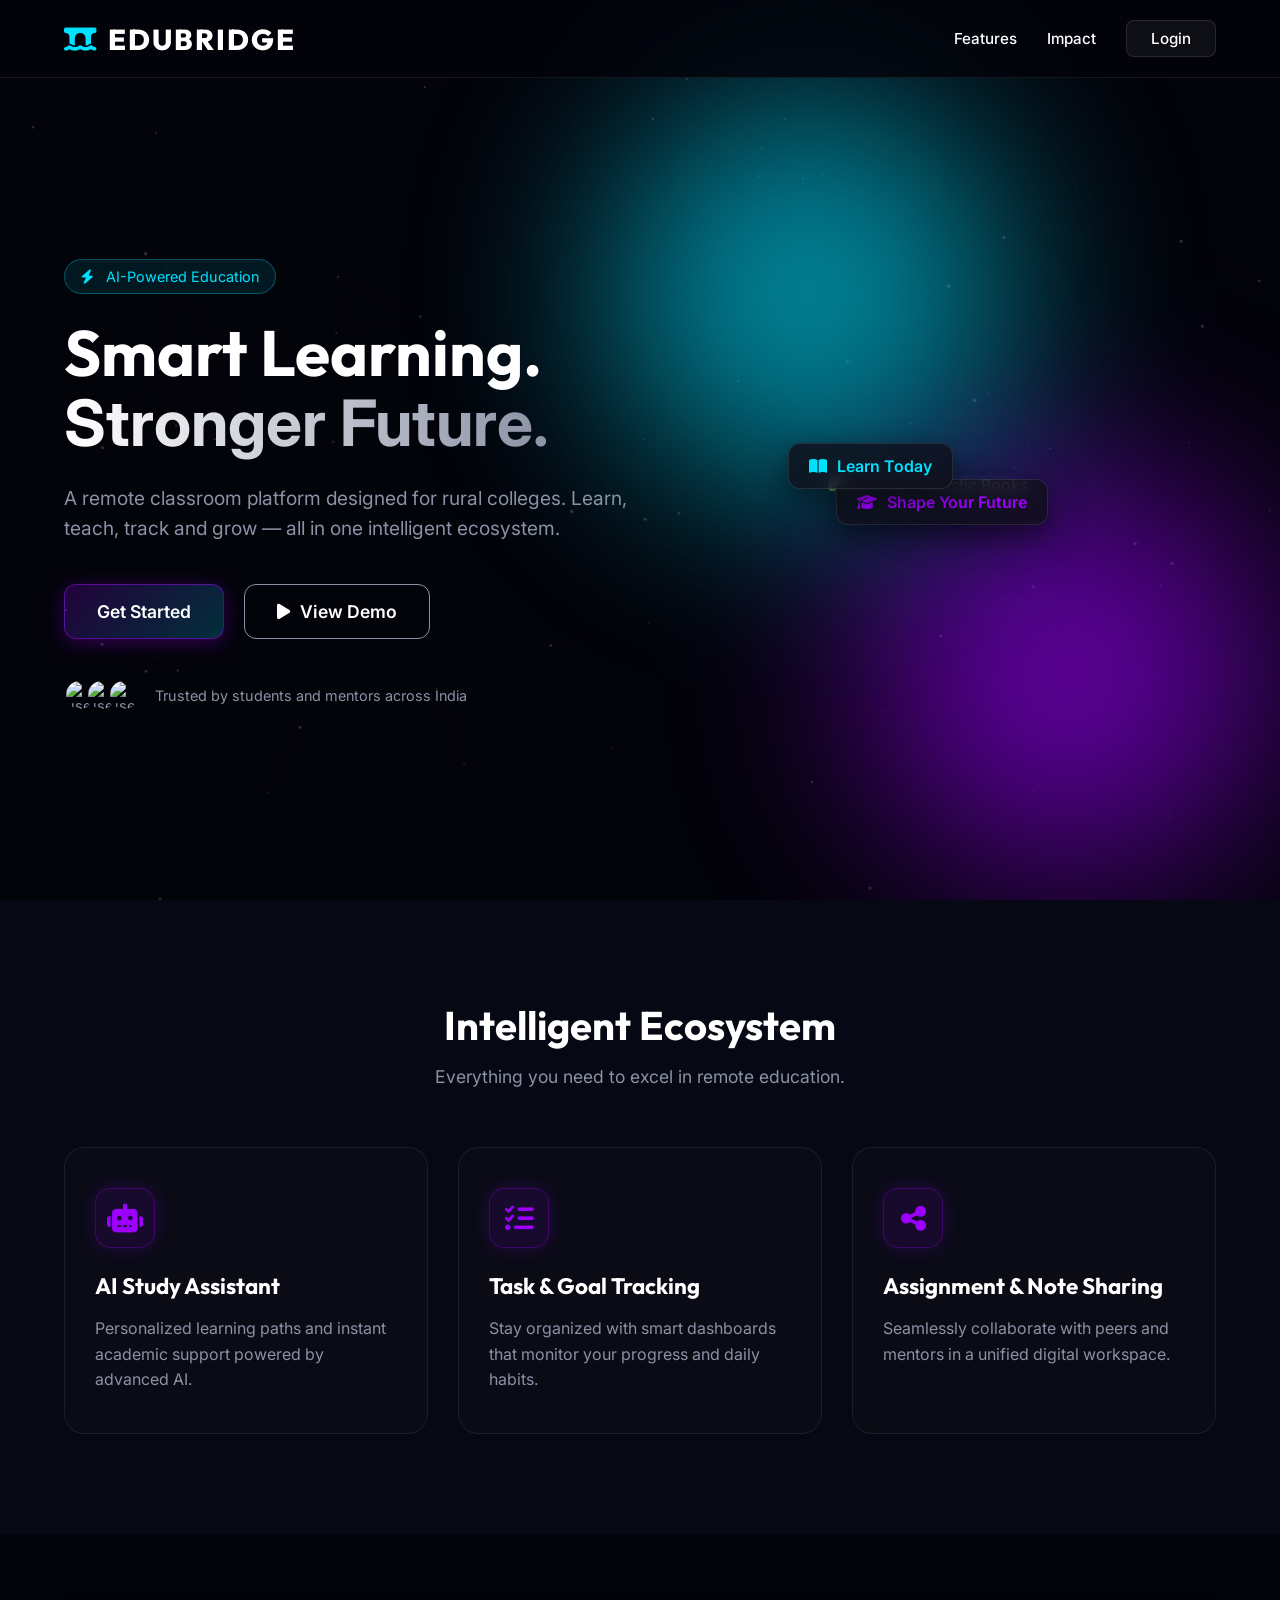
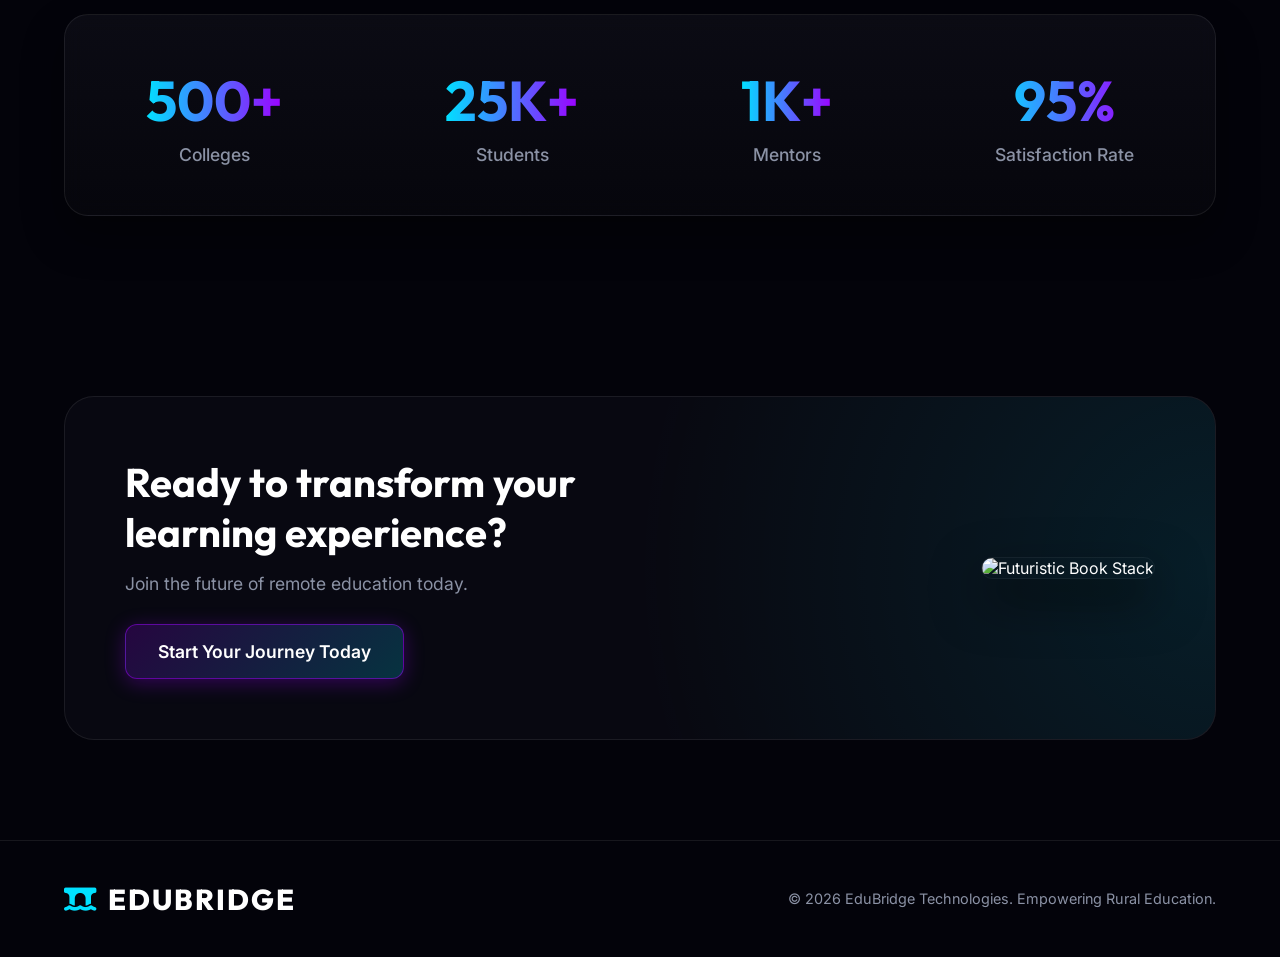
==== index.html @ faf2dc94 "Add files via upload" ====
<!DOCTYPE html>
<html lang="en">

<head>
    <meta charset="UTF-8">
    <meta name="viewport" content="width=device-width, initial-scale=1.0">
    <title>EduBridge - Smart Learning</title>
    <link rel="stylesheet" href="styles.css">
    <link
        href="https://fonts.googleapis.com/css2?family=Inter:wght@300;400;500;600;700&family=Outfit:wght@400;600;800&display=swap"
        rel="stylesheet">
    <link rel="stylesheet" href="https://cdnjs.cloudflare.com/ajax/libs/font-awesome/6.4.0/css/all.min.css">
</head>

<body>
    <canvas id="particle-canvas"></canvas>

    <!-- Navbar -->
    <nav class="navbar">
        <div class="logo">
            <span class="logo-icon"><i class="fa-solid fa-bridge-water"></i></span>
            EDUBRIDGE
        </div>
        <div class="nav-links">
            <a href="#features">Features</a>
            <a href="#stats">Impact</a>
            <a href="#" class="nav-btn glow-btn-small open-auth-btn" id="loginBtn">Login</a>
        </div>
    </nav>

    <!-- Hero Section -->
    <section class="hero">
        <div class="hero-left">
            <div class="badge">
                <i class="fa-solid fa-bolt"></i> AI-Powered Education
            </div>
            <h1>Smart Learning.<br><span>Stronger Future.</span></h1>
            <p>A remote classroom platform designed for rural colleges. Learn, teach, track and grow — all in one
                intelligent ecosystem.</p>
            <div class="hero-buttons">
                <button class="glow-btn hero-btn open-auth-btn">
                    <span>Get Started </span>
                    <div class="btn-glow"></div>
                </button>
                <button class="outline-btn">
                    <i class="fa-solid fa-play"></i> View Demo
                </button>
            </div>
            <div class="trust-line">
                <div class="avatars">
                    <img src="https://i.pravatar.cc/100?img=1" alt="user">
                    <img src="https://i.pravatar.cc/100?img=2" alt="user">
                    <img src="https://i.pravatar.cc/100?img=3" alt="user">
                </div>
                <span>Trusted by students and mentors across India</span>
            </div>
        </div>
        <div class="hero-right">
            <div class="image-wrapper">
                <div class="ambient-glow purple-glow"></div>
                <div class="ambient-glow blue-glow"></div>
                <img src="assets/hero_books.png" alt="Glowing Futuristic Books" class="hero-image">
                <div class="floating-badge hero-badge-1"><i class="fa-solid fa-graduation-cap"></i> Shape Your Future
                </div>
                <div class="floating-badge hero-badge-2"><i class="fa-solid fa-book-open"></i> Learn Today</div>
            </div>
        </div>
    </section>

    <!-- Features Section -->
    <section id="features" class="features">
        <div class="section-header">
            <h2>Intelligent Ecosystem</h2>
            <p>Everything you need to excel in remote education.</p>
        </div>
        <div class="feature-grid">
            <div class="feature-card">
                <div class="icon-box"><i class="fa-solid fa-robot"></i></div>
                <h3>AI Study Assistant</h3>
                <p>Personalized learning paths and instant academic support powered by advanced AI.</p>
            </div>
            <div class="feature-card">
                <div class="icon-box"><i class="fa-solid fa-list-check"></i></div>
                <h3>Task & Goal Tracking</h3>
                <p>Stay organized with smart dashboards that monitor your progress and daily habits.</p>
            </div>
            <div class="feature-card">
                <div class="icon-box"><i class="fa-solid fa-share-nodes"></i></div>
                <h3>Assignment & Note Sharing</h3>
                <p>Seamlessly collaborate with peers and mentors in a unified digital workspace.</p>
            </div>
        </div>
    </section>

    <!-- Stats Section -->
    <section id="stats" class="stats">
        <div class="stat-container">
            <div class="stat-item">
                <h3 class="gradient-text">500+</h3>
                <p>Colleges</p>
            </div>
            <div class="stat-item">
                <h3 class="gradient-text">25K+</h3>
                <p>Students</p>
            </div>
            <div class="stat-item">
                <h3 class="gradient-text">1K+</h3>
                <p>Mentors</p>
            </div>
            <div class="stat-item">
                <h3 class="gradient-text">95%</h3>
                <p>Satisfaction Rate</p>
            </div>
        </div>
    </section>

    <!-- CTA Section -->
    <section class="cta">
        <div class="cta-container glass-panel">
            <div class="cta-content">
                <h2>Ready to transform your learning experience?</h2>
                <p>Join the future of remote education today.</p>
                <button class="glow-btn cta-btn open-auth-btn">
                    <span>Start Your Journey Today</span>
                    <div class="btn-glow"></div>
                </button>
            </div>
            <div class="cta-image">
                <img src="assets/cta_books.png" alt="Futuristic Book Stack">
            </div>
        </div>
    </section>

    <footer>
        <div class="logo">
            <span class="logo-icon"><i class="fa-solid fa-bridge-water"></i></span>
            EDUBRIDGE
        </div>
        <p>&copy; 2026 EduBridge Technologies. Empowering Rural Education.</p>
    </footer>

    <!-- Auth Overlay -->
    <div class="auth-overlay" id="authOverlay">
        <div class="auth-backdrop"></div>
        <div class="auth-container">
            <button class="close-auth" id="closeAuth"><i class="fa-solid fa-xmark"></i></button>
            <div class="auth-card">
                <div class="auth-header">
                    <h2>Welcome back</h2>
                    <p>Enter your email to sign in to your dashboard</p>
                </div>

                <form class="auth-form-new" id="loginForm">
                    <div class="input-group-new">
                        <label>Email</label>
                        <input type="email" placeholder="name@example.com" required>
                        <div class="input-glow-new"></div>
                    </div>

                    <div class="input-group-new">
                        <div class="label-row">
                            <label>Password</label>
                            <a href="#" class="forgot-link">Forgot password?</a>
                        </div>
                        <div class="password-wrapper">
                            <input type="password" placeholder="••••••••" required>
                            <i class="fa-solid fa-eye-slash toggle-pw"></i>
                            <div class="input-glow-new"></div>
                        </div>
                    </div>

                    <div class="role-section">
                        <label>Login as</label>
                        <div class="role-toggles">
                            <div class="role-card active" data-role="student">
                                <i class="fa-solid fa-user-graduate"></i>
                                <span>Student</span>
                            </div>
                            <div class="role-card" data-role="mentor">
                                <i class="fa-solid fa-chalkboard-user"></i>
                                <span>Mentor</span>
                            </div>
                        </div>
                    </div>

                    <button type="submit" class="neon-btn">
                        <span>Sign In</span>
                        <div class="btn-glow"></div>
                    </button>
                </form>

                <p class="signup-text">Don't have an account? <a href="#">Sign up</a></p>
                <p class="demo-text">Demo: Use any email/password. Try both Student & Mentor roles.</p>
            </div>
        </div>
    </div>

    <script src="script.js"></script>
</body>

</html>
---- styles.css ----
:root {
    --bg-color: #03030a;
    --navy-bg: #060913;
    --primary-blue: #00e1ff;
    --primary-purple: #9d00ff;
    --text-main: #ffffff;
    --text-muted: #8b92a5;
    --glass-bg: rgba(15, 15, 25, 0.5);
    --glass-border: rgba(255, 255, 255, 0.08);
}

* {
    margin: 0;
    padding: 0;
    box-sizing: border-box;
    font-family: 'Inter', sans-serif;
    scroll-behavior: smooth;
}

body {
    background-color: var(--bg-color);
    color: var(--text-main);
    overflow-x: hidden;
    position: relative;
}

#particle-canvas {
    position: fixed;
    top: 0;
    left: 0;
    width: 100%;
    height: 100%;
    z-index: -1;
    opacity: 0.5;
}

/* Typography */
h1,
h2,
h3 {
    font-family: 'Outfit', sans-serif;
}

.gradient-text {
    background: linear-gradient(to right, var(--primary-blue), var(--primary-purple));
    -webkit-background-clip: text;
    -webkit-text-fill-color: transparent;
}

/* Navbar */
.navbar {
    display: flex;
    justify-content: space-between;
    align-items: center;
    padding: 20px 5%;
    background: rgba(3, 3, 10, 0.8);
    backdrop-filter: blur(20px);
    border-bottom: 1px solid var(--glass-border);
    position: fixed;
    width: 100%;
    top: 0;
    z-index: 100;
}

.logo {
    font-family: 'Outfit', sans-serif;
    font-size: 1.8rem;
    font-weight: 800;
    letter-spacing: 2px;
    display: flex;
    align-items: center;
    gap: 10px;
}

.logo-icon {
    color: var(--primary-blue);
}

.nav-links {
    display: flex;
    align-items: center;
    gap: 30px;
}

.nav-links a {
    color: var(--text-main);
    text-decoration: none;
    font-size: 0.95rem;
    font-weight: 500;
    transition: color 0.3s ease;
}

.nav-links a:hover {
    color: var(--primary-blue);
}

.nav-btn {
    padding: 8px 24px;
    border-radius: 8px;
    background: rgba(255, 255, 255, 0.05);
    border: 1px solid rgba(255, 255, 255, 0.1);
}

.nav-btn:hover {
    background: rgba(255, 255, 255, 0.1);
}

/* Buttons */
.glow-btn {
    position: relative;
    padding: 16px 32px;
    border: none;
    border-radius: 12px;
    background: linear-gradient(135deg, rgba(157, 0, 255, 0.2), rgba(0, 225, 255, 0.2));
    border: 1px solid rgba(157, 0, 255, 0.5);
    color: var(--text-main);
    font-size: 1.1rem;
    font-weight: 600;
    cursor: pointer;
    overflow: hidden;
    transition: transform 0.2s ease, box-shadow 0.3s ease;
    box-shadow: 0 4px 20px rgba(157, 0, 255, 0.3);
}

.glow-btn span {
    position: relative;
    z-index: 2;
}

.btn-glow {
    position: absolute;
    top: 0;
    left: 0;
    width: 100%;
    height: 100%;
    background: linear-gradient(90deg, transparent, rgba(255, 255, 255, 0.3), transparent);
    transform: translateX(-100%);
    transition: transform 0.5s ease;
    z-index: 1;
}

.glow-btn:hover {
    transform: translateY(-2px);
    box-shadow: 0 8px 30px rgba(157, 0, 255, 0.5);
}

.glow-btn:hover .btn-glow {
    transform: translateX(100%);
}

.outline-btn {
    padding: 16px 32px;
    background: transparent;
    border: 1px solid var(--text-muted);
    border-radius: 12px;
    color: var(--text-main);
    font-size: 1.1rem;
    font-weight: 600;
    cursor: pointer;
    transition: all 0.3s ease;
    display: flex;
    align-items: center;
    gap: 10px;
}

.outline-btn:hover {
    border-color: var(--text-main);
    background: rgba(255, 255, 255, 0.05);
}

/* Hero Section */
.hero {
    display: flex;
    align-items: center;
    justify-content: space-between;
    min-height: 100vh;
    padding: 120px 5% 50px;
    position: relative;
    z-index: 10;
}

.hero-left {
    flex: 1;
    max-width: 600px;
}

.badge {
    display: inline-block;
    padding: 8px 16px;
    background: rgba(0, 225, 255, 0.1);
    border: 1px solid rgba(0, 225, 255, 0.3);
    border-radius: 30px;
    color: var(--primary-blue);
    font-size: 0.9rem;
    margin-bottom: 24px;
    backdrop-filter: blur(10px);
}

.badge i {
    margin-right: 8px;
}

.hero h1 {
    font-size: 4rem;
    line-height: 1.1;
    margin-bottom: 24px;
}

.hero h1 span {
    background: linear-gradient(to right, var(--text-main), var(--text-muted));
    -webkit-background-clip: text;
    -webkit-text-fill-color: transparent;
}

.hero p {
    font-size: 1.2rem;
    color: var(--text-muted);
    margin-bottom: 40px;
    line-height: 1.6;
}

.hero-buttons {
    display: flex;
    gap: 20px;
    margin-bottom: 40px;
}

.trust-line {
    display: flex;
    align-items: center;
    gap: 15px;
    font-size: 0.9rem;
    color: var(--text-muted);
}

.avatars {
    display: flex;
}

.avatars img {
    width: 32px;
    height: 32px;
    border-radius: 50%;
    border: 2px solid var(--bg-color);
    margin-left: -10px;
}

.avatars img:first-child {
    margin-left: 0;
}

.hero-right {
    flex: 1;
    display: flex;
    justify-content: center;
    position: relative;
}

.image-wrapper {
    position: relative;
    max-width: 600px;
    animation: float 6s ease-in-out infinite;
}

.ambient-glow {
    position: absolute;
    width: 400px;
    height: 400px;
    border-radius: 50%;
    filter: blur(100px);
    z-index: -1;
    opacity: 0.6;
}

.purple-glow {
    background: var(--primary-purple);
    top: -10%;
    left: 20%;
}

.blue-glow {
    background: var(--primary-blue);
    bottom: 10%;
    right: 10%;
}

.hero-image {
    width: 100%;
    height: auto;
    border-radius: 20px;
    box-shadow: 0 30px 60px rgba(0, 0, 0, 0.8);
    position: relative;
    z-index: 2;
}

.floating-badge {
    position: absolute;
    background: rgba(15, 15, 25, 0.8);
    border: 1px solid rgba(255, 255, 255, 0.1);
    padding: 12px 20px;
    border-radius: 12px;
    backdrop-filter: blur(10px);
    box-shadow: 0 10px 30px rgba(0, 0, 0, 0.5);
    z-index: 5;
    display: flex;
    align-items: center;
    gap: 10px;
    font-weight: 600;
}

.hero-badge-1 {
    top: 20%;
    right: -20px;
    color: var(--primary-purple);
    animation: float-delayed 5s ease-in-out infinite;
}

.hero-badge-2 {
    bottom: 30%;
    left: -40px;
    color: var(--primary-blue);
    animation: float 7s ease-in-out infinite;
}

/* Features */
.features {
    padding: 100px 5%;
    background: var(--navy-bg);
    position: relative;
    z-index: 10;
}

.section-header {
    text-align: center;
    margin-bottom: 60px;
}

.section-header h2 {
    font-size: 2.5rem;
    margin-bottom: 16px;
}

.section-header p {
    color: var(--text-muted);
    font-size: 1.1rem;
}

.feature-grid {
    display: grid;
    grid-template-columns: repeat(3, 1fr);
    gap: 30px;
}

.feature-card {
    background: var(--glass-bg);
    border: 1px solid var(--glass-border);
    padding: 40px 30px;
    border-radius: 20px;
    backdrop-filter: blur(10px);
    transition: transform 0.3s ease, background 0.3s ease, border-color 0.3s ease;
}

.feature-card:hover {
    transform: translateY(-10px);
    background: rgba(25, 25, 40, 0.6);
    border-color: rgba(157, 0, 255, 0.3);
}

.icon-box {
    width: 60px;
    height: 60px;
    background: rgba(157, 0, 255, 0.1);
    border: 1px solid rgba(157, 0, 255, 0.3);
    border-radius: 15px;
    display: flex;
    align-items: center;
    justify-content: center;
    font-size: 1.8rem;
    color: var(--primary-purple);
    margin-bottom: 24px;
    box-shadow: 0 0 20px rgba(157, 0, 255, 0.2);
}

.feature-card h3 {
    font-size: 1.4rem;
    margin-bottom: 16px;
}

.feature-card p {
    color: var(--text-muted);
    line-height: 1.6;
}

/* Stats Section */
.stats {
    padding: 80px 5%;
    position: relative;
    z-index: 10;
}

.stat-container {
    display: flex;
    justify-content: space-around;
    background: linear-gradient(180deg, rgba(20, 20, 30, 0.5), rgba(10, 10, 15, 0.5));
    border: 1px solid var(--glass-border);
    border-radius: 24px;
    padding: 50px 0;
    backdrop-filter: blur(10px);
    box-shadow: 0 20px 40px rgba(0, 0, 0, 0.4);
}

.stat-item {
    text-align: center;
}

.stat-item h3 {
    font-size: 3.5rem;
    margin-bottom: 8px;
}

.stat-item p {
    color: var(--text-muted);
    font-size: 1.1rem;
    font-weight: 500;
}

/* CTA Section */
.cta {
    padding: 100px 5%;
    position: relative;
    z-index: 10;
}

.cta-container {
    display: flex;
    align-items: center;
    justify-content: space-between;
    background: var(--glass-bg);
    border: 1px solid var(--glass-border);
    border-radius: 30px;
    padding: 60px;
    overflow: hidden;
    position: relative;
}

.cta-container::before {
    content: '';
    position: absolute;
    top: 0;
    left: 0;
    width: 100%;
    height: 100%;
    background: radial-gradient(circle at right, rgba(0, 225, 255, 0.1), transparent 50%);
    pointer-events: none;
}

.cta-content {
    flex: 1;
    max-width: 500px;
    z-index: 2;
}

.cta-content h2 {
    font-size: 2.5rem;
    margin-bottom: 16px;
}

.cta-content p {
    color: var(--text-muted);
    font-size: 1.1rem;
    margin-bottom: 30px;
}

.cta-image {
    flex: 1;
    display: flex;
    justify-content: flex-end;
    z-index: 2;
}

.cta-image img {
    max-width: 400px;
    border-radius: 20px;
    box-shadow: 0 20px 50px rgba(0, 0, 0, 0.6);
    border: 1px solid rgba(255, 255, 255, 0.05);
}

/* Footer */
footer {
    padding: 40px 5%;
    display: flex;
    justify-content: space-between;
    align-items: center;
    border-top: 1px solid var(--glass-border);
    background: var(--bg-color);
    position: relative;
    z-index: 10;
}

footer p {
    color: var(--text-muted);
    font-size: 0.9rem;
}

/* Animations */
@keyframes float {

    0%,
    100% {
        transform: translateY(0);
    }

    50% {
        transform: translateY(-20px);
    }
}

@keyframes float-delayed {

    0%,
    100% {
        transform: translateY(0);
    }

    50% {
        transform: translateY(-20px);
    }
}

/* Responsive */
@media (max-width: 992px) {
    .hero {
        flex-direction: column;
        text-align: center;
        padding-top: 150px;
    }

    .hero-left {
        margin-bottom: 60px;
    }

    .hero-buttons {
        justify-content: center;
    }

    .trust-line {
        justify-content: center;
    }

    .feature-grid {
        grid-template-columns: 1fr;
    }

    .stat-container {
        flex-direction: column;
        gap: 40px;
    }

    .cta-container {
        flex-direction: column;
        text-align: center;
    }

    .cta-image {
        margin-top: 40px;
        justify-content: center;
    }
}

/* Auth Overlay */
.auth-overlay {
    position: fixed;
    top: 0;
    left: 0;
    width: 100%;
    height: 100%;
    z-index: 1000;
    display: flex;
    align-items: center;
    justify-content: center;
    opacity: 0;
    pointer-events: none;
    transition: opacity 0.4s ease;
}

.auth-overlay.active {
    opacity: 1;
    pointer-events: all;
}

.auth-backdrop {
    position: absolute;
    top: 0;
    left: 0;
    width: 100%;
    height: 100%;
    background: rgba(3, 3, 10, 0.6);
    backdrop-filter: blur(20px);
    -webkit-backdrop-filter: blur(20px);
}

.auth-container {
    position: relative;
    width: 100%;
    max-width: 480px;
    padding: 20px;
    z-index: 2;
    transform: translateY(30px) scale(0.95);
    transition: transform 0.5s cubic-bezier(0.19, 1, 0.22, 1);
}

.auth-overlay.active .auth-container {
    transform: translateY(0) scale(1);
}

.close-auth {
    position: absolute;
    top: 40px;
    right: 40px;
    background: rgba(255, 255, 255, 0.1);
    border: 1px solid rgba(255, 255, 255, 0.1);
    color: var(--text-muted);
    width: 36px;
    height: 36px;
    border-radius: 50%;
    display: flex;
    align-items: center;
    justify-content: center;
    cursor: pointer;
    z-index: 10;
    transition: all 0.3s ease;
}

.close-auth:hover {
    background: rgba(255, 255, 255, 0.2);
    color: var(--text-main);
    transform: scale(1.1);
}

.auth-card {
    background: rgba(15, 15, 25, 0.7);
    border: 1px solid var(--glass-border);
    border-radius: 24px;
    padding: 50px 40px;
    box-shadow: 0 30px 60px rgba(0, 0, 0, 0.8), inset 0 1px 0 rgba(255, 255, 255, 0.1);
    position: relative;
    overflow: hidden;
}

.auth-card::before {
    content: '';
    position: absolute;
    top: -50px;
    left: -50px;
    width: 200px;
    height: 200px;
    background: radial-gradient(circle, rgba(157, 0, 255, 0.15), transparent 70%);
    border-radius: 50%;
    filter: blur(40px);
    pointer-events: none;
}

.auth-header {
    text-align: center;
    margin-bottom: 35px;
}

.auth-header h2 {
    font-size: 2.2rem;
    margin-bottom: 8px;
}

.auth-header p {
    color: var(--text-muted);
    font-size: 0.95rem;
}

.auth-form-new {
    display: flex;
    flex-direction: column;
    gap: 20px;
}

.input-group-new {
    display: flex;
    flex-direction: column;
    gap: 8px;
    position: relative;
}

.input-group-new label {
    font-size: 0.85rem;
    font-weight: 500;
    color: var(--text-muted);
}

.label-row {
    display: flex;
    justify-content: space-between;
    align-items: center;
}

.forgot-link {
    font-size: 0.8rem;
    color: var(--primary-purple);
    text-decoration: none;
    transition: color 0.3s ease;
}

.forgot-link:hover {
    color: var(--primary-blue);
}

.input-group-new input {
    width: 100%;
    padding: 14px 16px;
    background: rgba(0, 0, 0, 0.4);
    border: 1px solid rgba(255, 255, 255, 0.1);
    border-radius: 12px;
    color: var(--text-main);
    font-size: 0.95rem;
    outline: none;
    transition: all 0.3s ease;
    position: relative;
    z-index: 1;
}

.input-group-new input:focus {
    background: rgba(0, 0, 0, 0.6);
    border-color: rgba(157, 0, 255, 0.4);
}

.input-glow-new {
    position: absolute;
    top: 28px;
    left: 0;
    width: 100%;
    height: calc(100% - 28px);
    border-radius: 12px;
    opacity: 0;
    transition: opacity 0.3s ease;
    pointer-events: none;
    z-index: 0;
}

.input-group-new input:focus~.input-glow-new {
    box-shadow: 0 0 15px rgba(157, 0, 255, 0.3);
    opacity: 1;
}

.password-wrapper {
    position: relative;
}

.password-wrapper input {
    padding-right: 45px;
}

.toggle-pw {
    position: absolute;
    right: 16px;
    top: 50%;
    transform: translateY(-50%);
    color: var(--text-muted);
    cursor: pointer;
    z-index: 2;
    transition: color 0.3s ease;
}

.toggle-pw:hover {
    color: var(--text-main);
}

.password-wrapper .input-glow-new {
    top: 0;
    height: 100%;
}

.role-section {
    margin-top: 10px;
    margin-bottom: 10px;
}

.role-section label {
    font-size: 0.85rem;
    font-weight: 500;
    color: var(--text-muted);
    margin-bottom: 8px;
    display: block;
}

.role-toggles {
    display: flex;
    gap: 15px;
}

.role-card {
    flex: 1;
    background: rgba(0, 0, 0, 0.4);
    border: 1px solid rgba(255, 255, 255, 0.08);
    border-radius: 12px;
    padding: 15px;
    display: flex;
    align-items: center;
    justify-content: center;
    gap: 10px;
    cursor: pointer;
    transition: all 0.3s ease;
    color: var(--text-muted);
}

.role-card:hover {
    background: rgba(255, 255, 255, 0.05);
    border-color: rgba(255, 255, 255, 0.15);
    color: var(--text-main);
}

.role-card.active {
    background: rgba(157, 0, 255, 0.15);
    border-color: var(--primary-purple);
    color: var(--text-main);
    box-shadow: 0 0 20px rgba(157, 0, 255, 0.3), inset 0 0 10px rgba(157, 0, 255, 0.2);
}

.role-card i {
    font-size: 1.2rem;
}

.role-card.active i {
    color: var(--primary-purple);
    text-shadow: 0 0 10px var(--primary-purple);
}

.neon-btn {
    position: relative;
    width: 100%;
    padding: 16px;
    border: none;
    border-radius: 12px;
    background: linear-gradient(135deg, #b030ff, #ff2eb1);
    color: #fff;
    font-size: 1.1rem;
    font-weight: 600;
    cursor: pointer;
    overflow: hidden;
    transition: transform 0.2s ease, box-shadow 0.3s ease;
    box-shadow: 0 4px 20px rgba(176, 48, 255, 0.4);
    margin-top: 10px;
}

.neon-btn span {
    position: relative;
    z-index: 2;
}

.neon-btn:hover {
    transform: translateY(-2px);
    box-shadow: 0 8px 30px rgba(255, 46, 177, 0.6);
}

.neon-btn:active {
    transform: translateY(0);
    box-shadow: 0 2px 10px rgba(176, 48, 255, 0.4);
}

.signup-text {
    text-align: center;
    margin-top: 25px;
    font-size: 0.95rem;
    color: var(--text-muted);
}

.signup-text a {
    color: var(--primary-purple);
    text-decoration: none;
    font-weight: 600;
    transition: all 0.3s ease;
}

.signup-text a:hover {
    color: #ff2eb1;
    text-shadow: 0 0 10px rgba(255, 46, 177, 0.5);
}

.demo-text {
    text-align: center;
    margin-top: 20px;
    font-size: 0.75rem;
    color: rgba(255, 255, 255, 0.3);
}
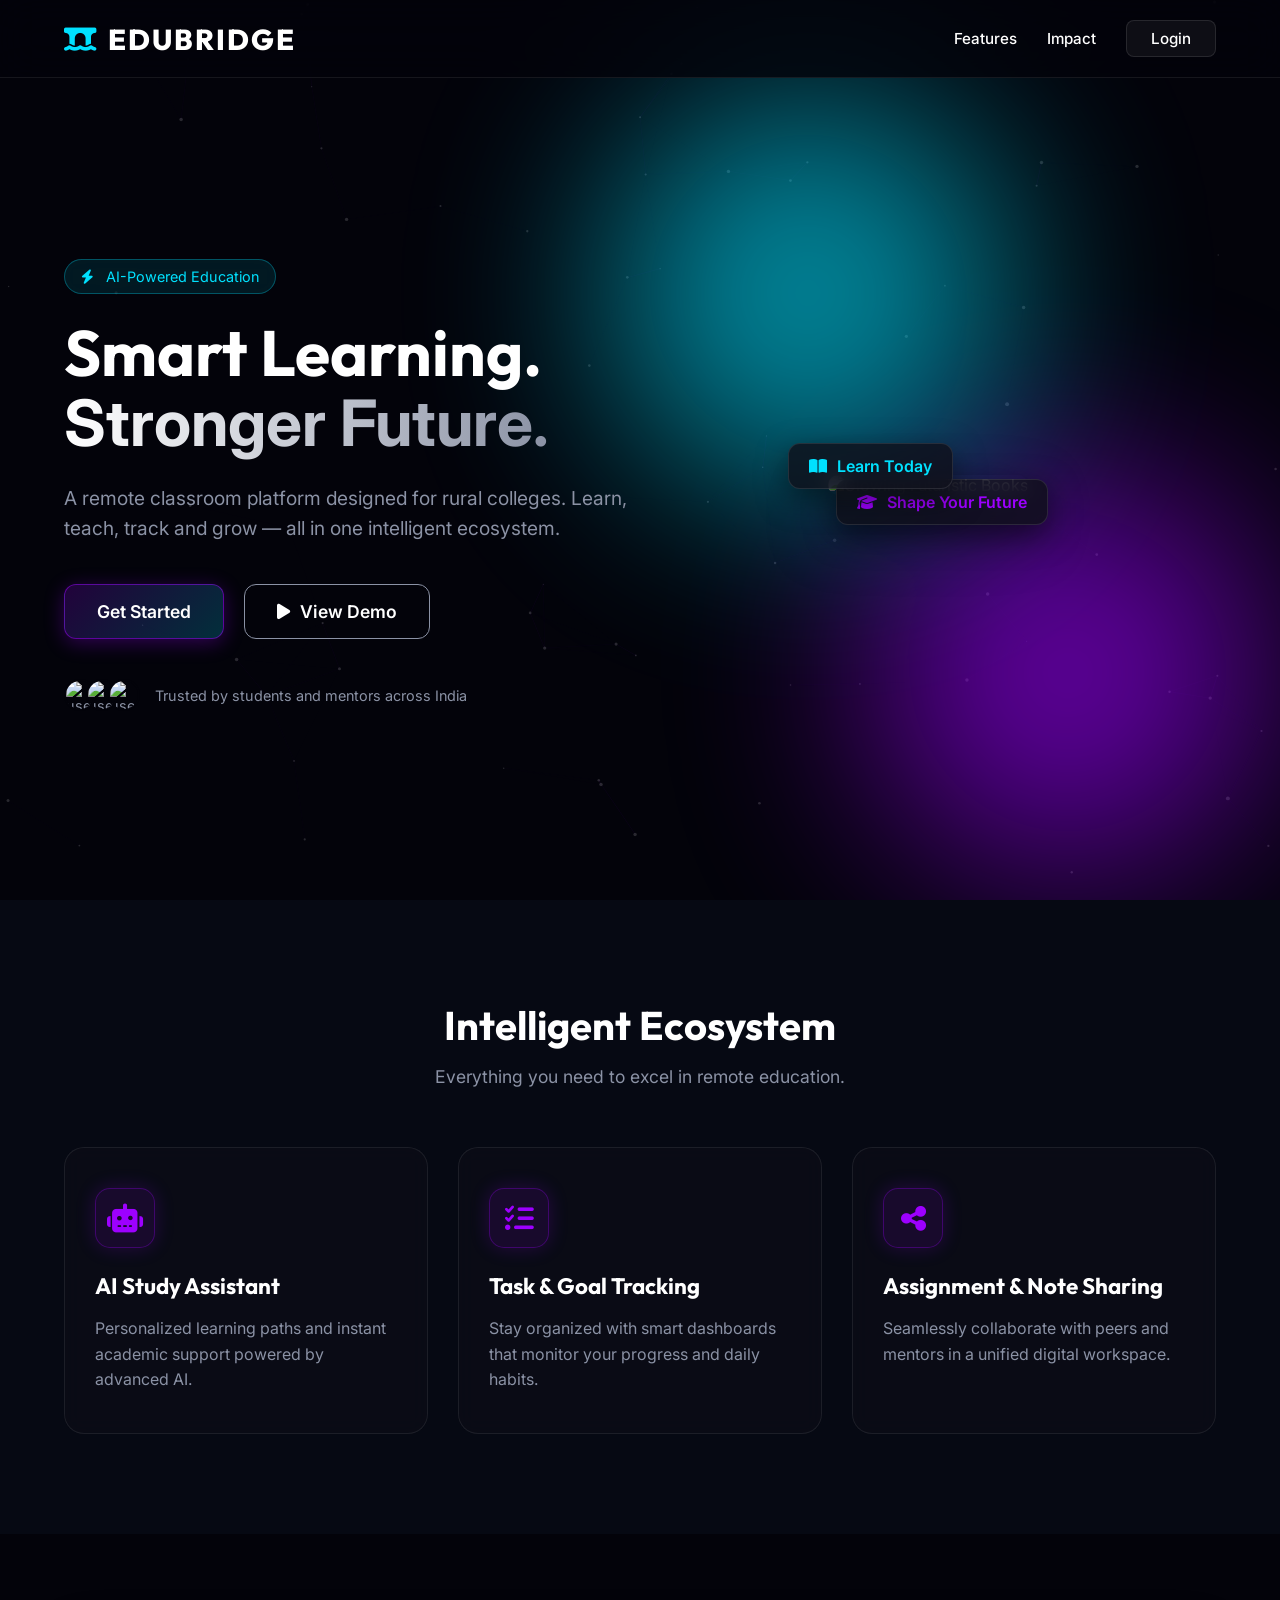
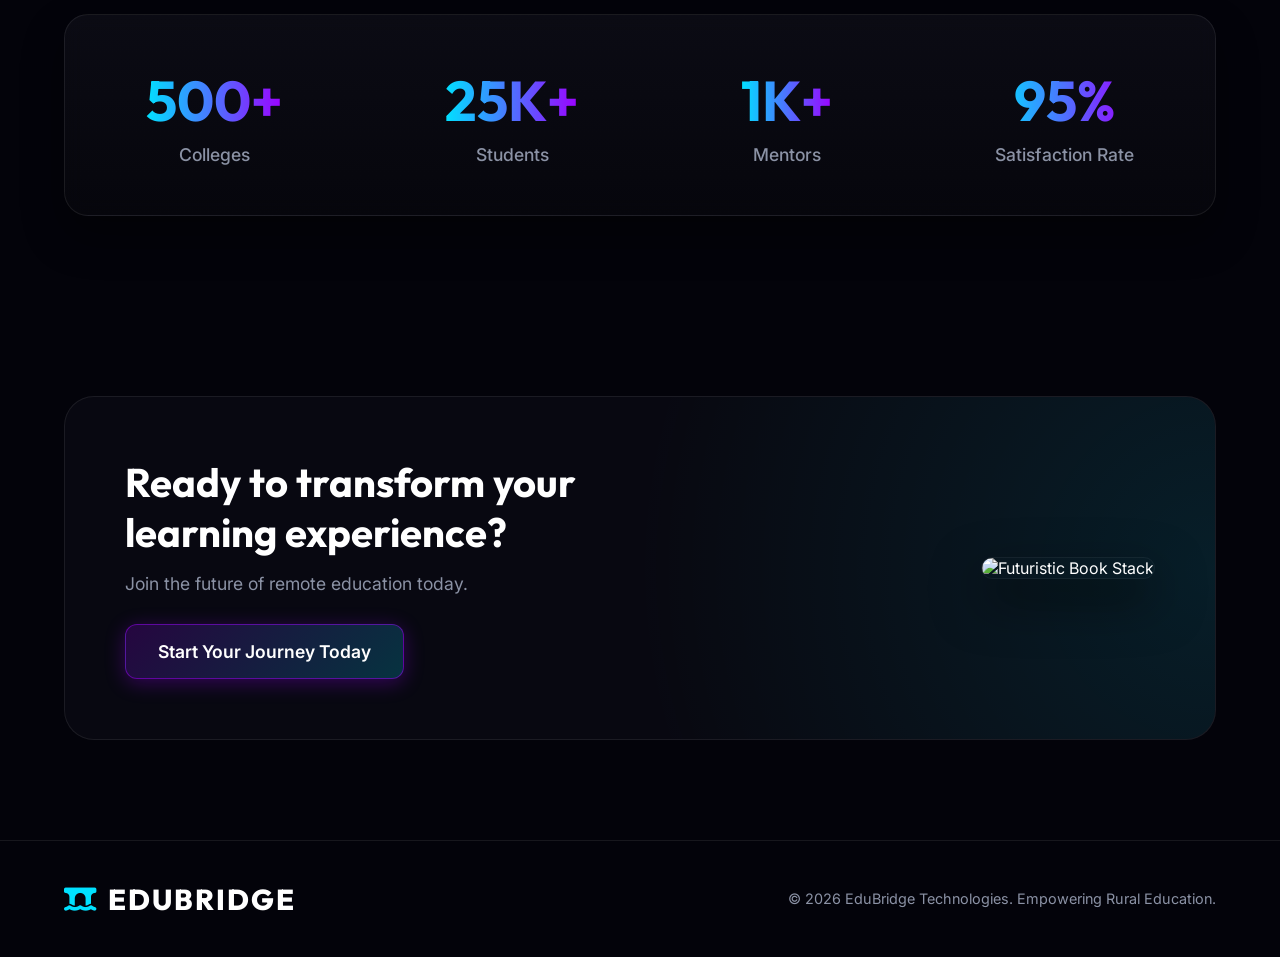
==== commit 3a46f693: "Add files via upload" ====
--- a/index.html
+++ b/index.html
@@ -146,7 +146,7 @@
             <button class="close-auth" id="closeAuth"><i class="fa-solid fa-xmark"></i></button>
             <div class="auth-card">
                 <div class="auth-header">
-                    <h2>Welcome back</h2>
+                    <h2>Welcome </h2>
                     <p>Enter your email to sign in to your dashboard</p>
                 </div>
 
